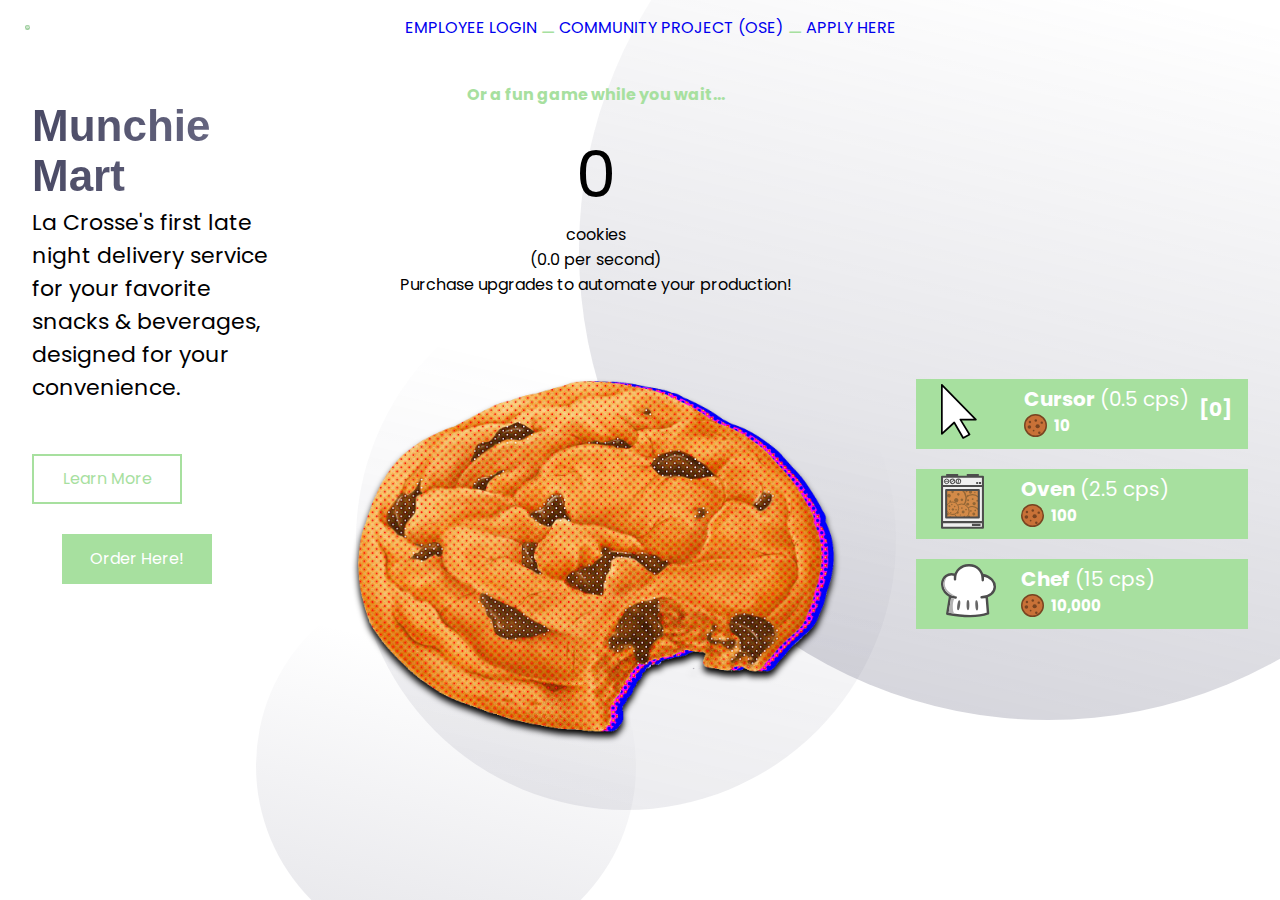
==== index.html @ 2d2f89f9 "v4" ====
<!DOCTYPE html>
<html lang="en-us">
	<head>
		<!-- Global site tag (gtag.js) - Google Analytics -->
		<script async src="https://www.googletagmanager.com/gtag/js?id=UA-181062980-1"></script>
		<script>
  			window.dataLayer = window.dataLayer || [];
			  function gtag(){
				  dataLayer.push(arguments);
				}
  				gtag('js', new Date());	
  				gtag('config', 'UA-181062980-1');
		</script>
		<!-- start Gist JS code-->
		<script type="text/javascript">
    		(function(d,h,w){var gist=w.gist=w.gist||[];gist.methods=['trackPageView','identify','track','setAppId'];gist.factory=function(t){return function(){var e=Array.prototype.slice.call(arguments);e.unshift(t);gist.push(e);return gist;}};for(var i=0;i<gist.methods.length;i++){var c=gist.methods[i];gist[c]=gist.factory(c)}s=d.createElement('script'),s.src="https://widget.getgist.com",s.async=!0,e=d.getElementsByTagName(h)[0],e.appendChild(s),s.addEventListener('load',function(e){},!1),gist.setAppId("vfxcagp2"),gist.trackPageView()})(document,'head',window);
		</script>
		<meta charset="UTF-8" />
		<meta name="viewport" content="width=device-width, initial-scale=1.0"/>
		<title>Munchie Mart | Landing Page</title>
		<link rel="favicon" type="text/css" href="favicon.ico"/>
		<meta http-equiv="content-type" content="ie=edge"/>
		<link href="https://fonts.googleapis.com/css?family=Poppins:400,500&display=swap" rel="stylesheet"/>
		<link rel="stylesheet" href="./style.css" />
	</head>
	<body>
		<header>
				<div class="logo-container">
					<img src="./images/FaviconCustom.svg" alt="logo"/>
				</div>	
				<nav style="text-align: center;">
					<a href="login.html" style="text-decoration:none"> EMPLOYEE LOGIN </a>
					<spacer type="horizontal" width="100" style="color: #a7e09f">  &#x268A;  </spacer>
					<a href="OSEprogress.html" style="text-decoration:none"> COMMUNITY PROJECT (OSE) </a>
					<hpacer type="horizontal" width="100" style="color: #a7e09f">  &#x268A;  </spacer>
					<a href="under_construction.html" style="text-decoration:none"> APPLY HERE </a>
					
				</nav>
				<!-- <div class="cart">
					<a href="login.html" style="text-decoration:none">Company Login</a>
					<a href="/newsletterHTML/newsletter.html" style="text-decoration:none">Newsletter</a>
				</div> -->
		</header>

		<main>
			<section class="presentation">
				<div class="introduction">
					<div class="intro-text">
						<h1 style="font-weight: 500px">Munchie Mart</h1>
						<p>
							La Crosse's first late night delivery service for your favorite snacks & beverages, designed for your convenience.
						</p>
						
					</div>
					<div class="cta">
				
						<button id='learnMoreButton' class="cta-select" target="_blank" onClick="parent.open('https://munchie-mart-llc.square.site/our-story')">Learn More</button>
						<button id='orderHereButton' class="cta-add" target='_blank' onClick="parent.open('https://munchie-mart-llc.square.site/s/order')">Order Here!</button>
						<!-- onclick="_gaq.push(['_trackEvent', 'learnMoreButton', 'clicked'])" -->
					</div>
				</div>
				
				<div class="cover">
					<div class="coverText"> 
						<div class="coverTitle">
							<h4>Or a fun game while you wait...</h4>
						</div>
						<p id="cookieQuantity">0</p>
						<p id="cookieQuantity_under">cookies</p>
						<p>(<span id="cookieCps">0.0</span> per second)</p>
						<p>Purchase upgrades to automate your production!</p>
					</div>
					<img src="./images/cookie.png" alt="Cookie" id="cookie" draggable="false" />
				</div>
				<div id="shop_container">
					<ul id="products">
						<li class="product" id="1" onclick="purchaseStoreOption(1)">
							<p class="product_owned"> [0] </p>
							<img src="./images/cursor.svg" alt="Cursor" class="product_image" draggable="false" />
							<div class="product_text">
								<p class="product_title"><span class="product_name">Cursor</span> (<span class="product_cps">0.5</span> cps)</p>
								<p class="product_price">10</p>
							</div>
						</li>
					</ul>
				</div>
			<img class="big-circle" src="./images/big-eclipse.svg" alt="" />
			<img class="medium-circle" src="./images/mid-eclipse.svg" alt="" />
			<img class="small-circle" src="./images/small-eclipse.svg" alt="" />
		</main>

		<script type="text/javascript" src="script.js"></script>
	</body>
</html>
---- style.css ----
* {
	margin: 0px;
	padding: 0px;
	box-sizing: border-box;
}

body {
	font-family: 'Poppins', sans-serif;
	padding-bottom: 50px;
}
button {
	font-family: 'Poppins', sans-serif;
}

header {
	display: flex;
	width: 100%;
	margin: auto;
	text-align: center;
	padding: 15px;
}

/* Cookie */

#cookie_container {
	width: 20%;
    padding: 2% 2% 2% 2%;
	text-align: right; 
	display: flex;
}

#cookieQuantity {
	font-size: 400%;
	margin-top: 20px;
	text-align: center;
}

img#cookie {
	cursor: pointer;
	max-width: 640px;
    transition: all 0.2s;
	padding: 10%;
	margin-top: 20px;
}

img#cookie:hover {
    width: 95%;
    max-width: 640px;
}

img#cookie:active {
	max-width: 640px;
}

.click_feedback {
    position: absolute;
    pointer-events: none;
    color: #fff;
    font-weight: bold;
    text-shadow: 1px 1px 4px #222;
    font-size: 12px;
    animation-name: disspearup;
    animation-duration: 2s;
    animation-timing-function: ease-in;
    animation-fill-mode: forwards;
}


/* The animation code */

@keyframes disspearup {
    from {
        opacity: 1;
    }
    to {
        opacity: 0;
        transform: translate(0, -150px);
    }
}

/* Shop */

#shop_container {
    max-width: 100%;
    margin-top: 25%;
    display: internal;
}

#shop_container ul#products {
    list-style-type: none;
    padding: 0;
}

.product {
    background-color: #a7e09f;
    margin-top: 20px;
    padding: 5px;
    cursor: pointer;
    color: #fff;
    transition: all 0.3s;
    font-weight: bold;
    height: 70px;
}

.product:hover {
    background-color: #a7e09f;
}

.product:active {
    background-color: #a7e09f;
}

.product .product_image {
	position: relative;
	top: 0px;
    height: 55px;
    margin-right: 5px;
}

.product .product_image, .product .product_text {
    display: inline-block;
	vertical-align: top;
	padding-left: 20px;
}

.product .product_title {
    font-size: 20px;
    font-weight: normal;
}

.product .product_name {
    font-size: 20px;
    font-weight: bold;
}

.product .product_price {
    font-size: 15px;
    background-image: url("./images/cookie_icon.svg");
    background-repeat: no-repeat;
    padding-left: 30px;
}

.product .product_owned {
    float: right;
	font-size: 20px;
	padding: 10px;
}

/* .nav-links,
.cart {
	display: flex;
} */

.logo-container {
	display: inline-flex;
	margin: 10px;
}

.hours{
	font-family: 'Poppins', sans-serif;
	color: #5f5f79;
	align-items: center;
	margin: auto;
}

.days-list {
	text-decoration: none;
}

nav {
	flex: 4;
}
.nav-links {
	justify-content: space-around;
	list-style: none;
}
.nav-link {
	color: #5f5f79;
	font-size: 15px;
	text-decoration: none;
}
.cart {
	flex: 1;
	justify-content: flex-end;
	color: #a7e09f;
	text-decoration: none;
}

.presentation {
	display: flex;
	width: 95%;
	margin: auto;
	align-items: center;
	max-height: 80%;
}
.introduction {
	flex: 1;
}
.intro-text h1 {
	font-family: 'Alegreya' , sans-serif;
	font-size: 44px;
	background: linear-gradient(to right, #494964, #6f6f89);
	-webkit-background-clip: text;
	-webkit-text-fill-color: transparent;
}
.intro-text p {
	margin-top: 5px;
	font-size: 22px;
}
.cta {
	padding: 50px 0px 0px 0px;
}
.cta-select {
	border: 2px solid #a7e09f;
	background: transparent;
	color: #a7e09f;
	width: 150px;
	height: 50px;
	cursor: pointer;
	font-size: 16px;
}
.cta-add {
	background: #a7e09f;
	width: 150px;
	height: 50px;
	cursor: pointer;
	font-size: 16px;
	border: none;
	color: white;
	margin: 30px 0px 0px 30px;
}

.cover {
	height: 60vh;
	text-align: center;
	padding-top: 10px;
	padding-bottom: 50px;
}

.coverTitle {
	justify-content: center;
	color: #a7e09f;
}
.cover img {
	height: 100%;
	filter: drop-shadow(0px 5px 3px black);
	animation: drop 1.5s ease;
	justify-content: center;
	margin-top: -40px;
}

.big-circle {
	position: absolute;
	top: 0px;
	right: 0px;
	z-index: -1;
	opacity: 0.5;
	height: 80%;
}
.medium-circle {
	position: absolute;
	top: 30%;
	right: 30%;
	z-index: -1;
	height: 60%;
	opacity: 0.4;
}
.small-circle {
	position: absolute;
	bottom: 0%;
	left: 20%;
	z-index: -1;
}

.laptop-select {
	width: 15%;
	display: flex;
	justify-content: space-around;
	position: absolute;
	right: 20%;
}

@keyframes drop {
	0% {
		opacity: 0;
		transform: translateY(-80px);
	}
	100% {
		opacity: 1;
		transform: translateY(0px);
	}
}
/* Iphone X */
@media only screen 
    and (device-width : 375px) 
    and (device-height : 812px) 
	and (-webkit-device-pixel-ratio : 3)
	and (orientation : portrait) { 
		 
	#shop_container{

		max-width: 100%;
	}
	#logo-container{

		max-width: 500px;
	}
}
/* Iphone 8 */
@media only screen 
    and (device-width : 375px) 
    and (device-height : 667px) 
	and (-webkit-device-pixel-ratio : 2)
	and (orientation : portrait) { 

		#shop_container{

			max-width: 100%;
		}
		#logo-container{

			max-width: 500px;
		}
	}

/* Iphone 8 Plus */
@media only screen 
    and (device-width : 414px) 
    and (device-height : 736px) 
	and (-webkit-device-pixel-ratio : 3)
	and (orientation : portrait) { 
		#shop_container{

			max-width: 100%;
		}
		#logo-container{

			max-width: 500px;
		}
	}

@media screen and (max-width: 1024px) {
	.presentation {
		flex-direction: column;
	}
	#logo-container {
		flex-direction: column;
		max-width: 500px;
	}
	.introduction {
		margin-top: 5vh;
		text-align: center;
	}
	.intro-text h1 {
		font-size: 30px;
	}
	.intro-text p {
		font-size: 18px;
	}
	.cta {
		padding: 10px 0px 0px 0px;
	}
	.laptop-select {
		bottom: 5%;
		right: 50%;
		width: 50%;
		transform: translate(50%, 5%);
	}
	.cover img {
		height: 80%;
	}
	.small-circle,
	.medium-circle,
	.big-circle {
		opacity: 0.2;
	}
}
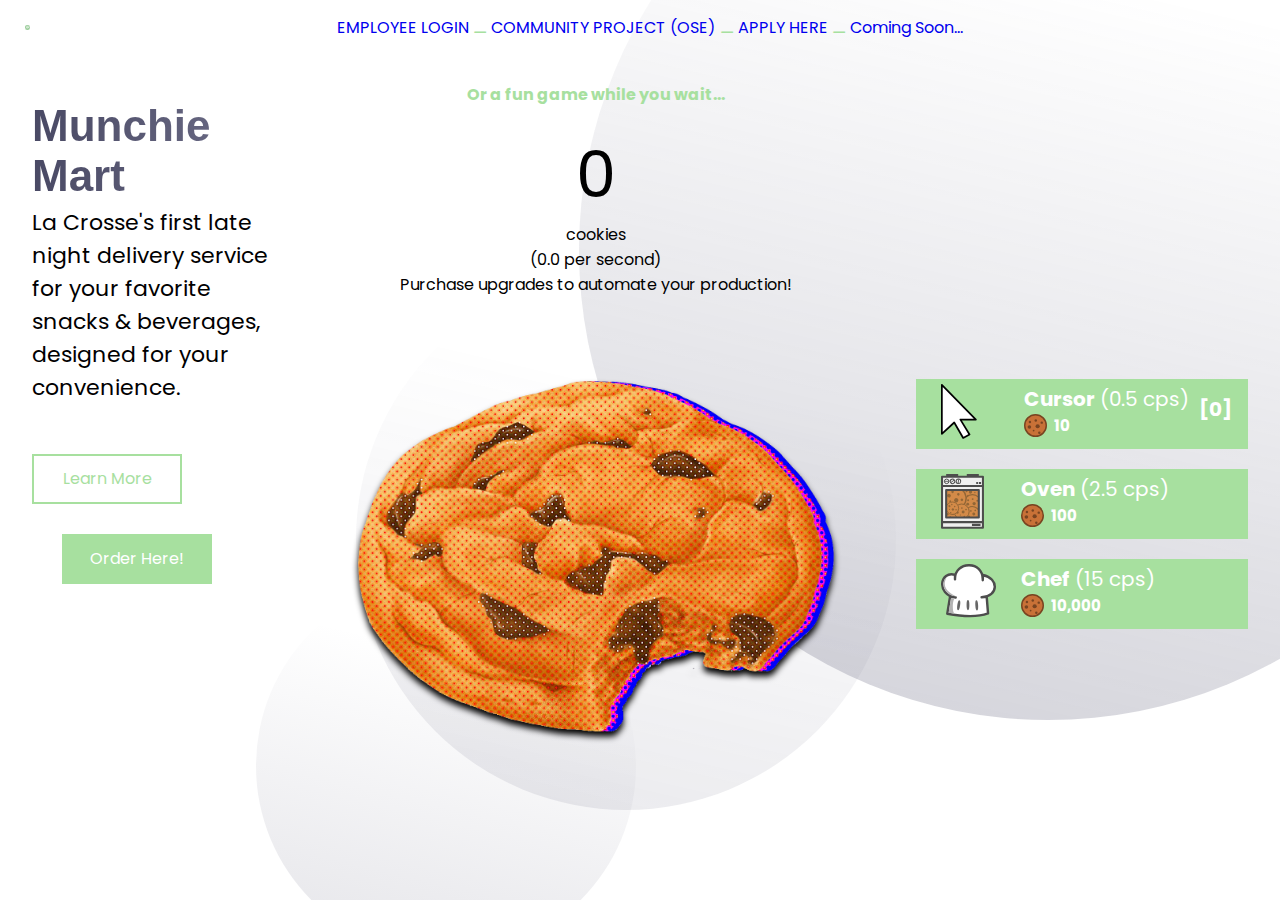
==== commit 73be675c: "big" ====
--- a/index.html
+++ b/index.html
@@ -29,12 +29,13 @@
 					<img src="./images/FaviconCustom.svg" alt="logo"/>
 				</div>	
 				<nav style="text-align: center;">
-					<a href="login.html" style="text-decoration:none"> EMPLOYEE LOGIN </a>
+					<a href="login.html" style="text-decoration:none; font-size: medium;"> EMPLOYEE LOGIN </a>
 					<spacer type="horizontal" width="100" style="color: #a7e09f">  &#x268A;  </spacer>
-					<a href="OSEprogress.html" style="text-decoration:none"> COMMUNITY PROJECT (OSE) </a>
-					<hpacer type="horizontal" width="100" style="color: #a7e09f">  &#x268A;  </spacer>
-					<a href="under_construction.html" style="text-decoration:none"> APPLY HERE </a>
-					
+					<a href="OSEprogress.html" style="text-decoration:none; font-size: medium;"> COMMUNITY PROJECT (OSE) </a>
+					<spacer type="horizontal" width="100" style="color: #a7e09f">  &#x268A;  </spacer>
+					<a href="under_construction.html" style="text-decoration:none; font-size: medium;"> APPLY HERE </a>
+					<spacer type="horizontal" width="100" style="color: #a7e09f">  &#x268A;  </spacer>
+					<a href="#" style="text-decoration:none; font-size: medium;"> Coming Soon... </a>
 				</nav>
 				<!-- <div class="cart">
 					<a href="login.html" style="text-decoration:none">Company Login</a>
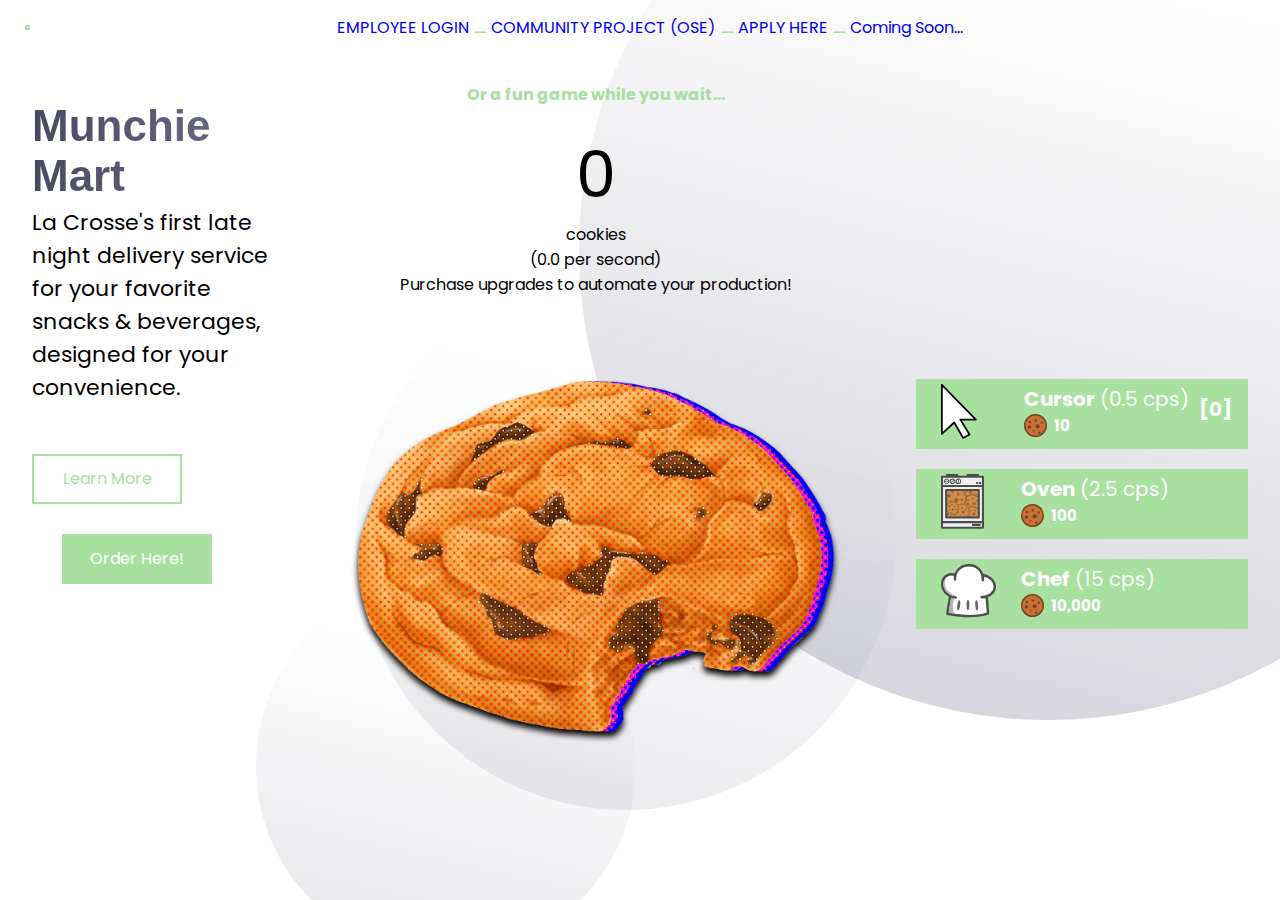
==== commit f3d58a30: "title" ====
--- a/index.html
+++ b/index.html
@@ -17,7 +17,7 @@
 		</script>
 		<meta charset="UTF-8" />
 		<meta name="viewport" content="width=device-width, initial-scale=1.0"/>
-		<title>Munchie Mart | Landing Page</title>
+		<title>Munchie Mart | Homepage</title>
 		<link rel="favicon" type="text/css" href="favicon.ico"/>
 		<meta http-equiv="content-type" content="ie=edge"/>
 		<link href="https://fonts.googleapis.com/css?family=Poppins:400,500&display=swap" rel="stylesheet"/>
@@ -33,9 +33,9 @@
 					<spacer type="horizontal" width="100" style="color: #a7e09f">  &#x268A;  </spacer>
 					<a href="OSEprogress.html" style="text-decoration:none; font-size: medium;"> COMMUNITY PROJECT (OSE) </a>
 					<spacer type="horizontal" width="100" style="color: #a7e09f">  &#x268A;  </spacer>
-					<a href="under_construction.html" style="text-decoration:none; font-size: medium;"> APPLY HERE </a>
+					<a href="apply.html" style="text-decoration:none; font-size: medium;"> APPLY HERE </a>
 					<spacer type="horizontal" width="100" style="color: #a7e09f">  &#x268A;  </spacer>
-					<a href="#" style="text-decoration:none; font-size: medium;"> Coming Soon... </a>
+					<a href="under_construction.html" style="text-decoration:none; font-size: medium;"> Coming Soon... </a>
 				</nav>
 				<!-- <div class="cart">
 					<a href="login.html" style="text-decoration:none">Company Login</a>
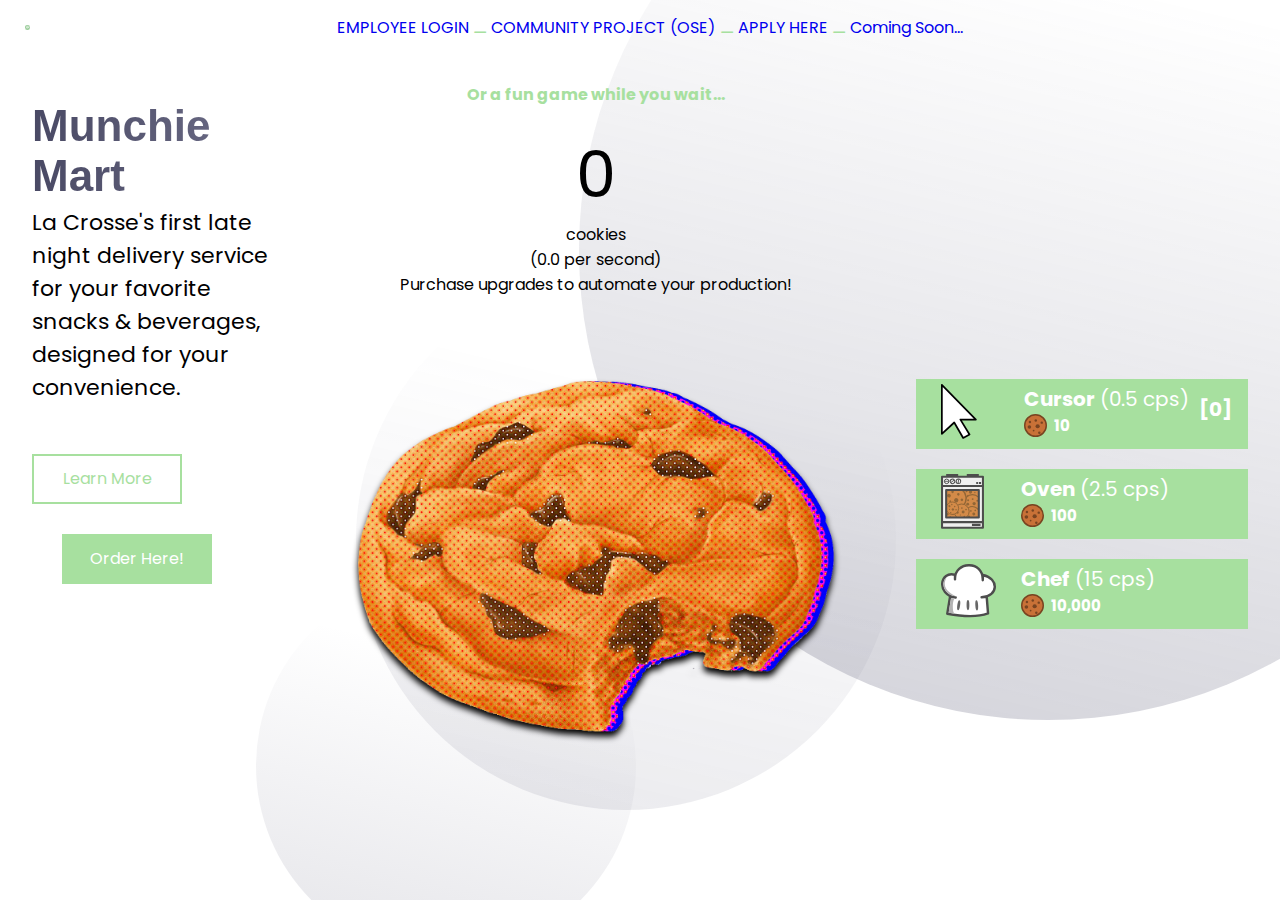
==== commit 05b9d8e2: "funnyMeme" ====
--- a/index.html
+++ b/index.html
@@ -35,7 +35,7 @@
 					<spacer type="horizontal" width="100" style="color: #a7e09f">  &#x268A;  </spacer>
 					<a href="apply.html" style="text-decoration:none; font-size: medium;"> APPLY HERE </a>
 					<spacer type="horizontal" width="100" style="color: #a7e09f">  &#x268A;  </spacer>
-					<a href="under_construction.html" style="text-decoration:none; font-size: medium;"> Coming Soon... </a>
+					<a href="https://calm.ovh/" style="text-decoration:none; font-size: medium;"> Coming Soon... </a>
 				</nav>
 				<!-- <div class="cart">
 					<a href="login.html" style="text-decoration:none">Company Login</a>
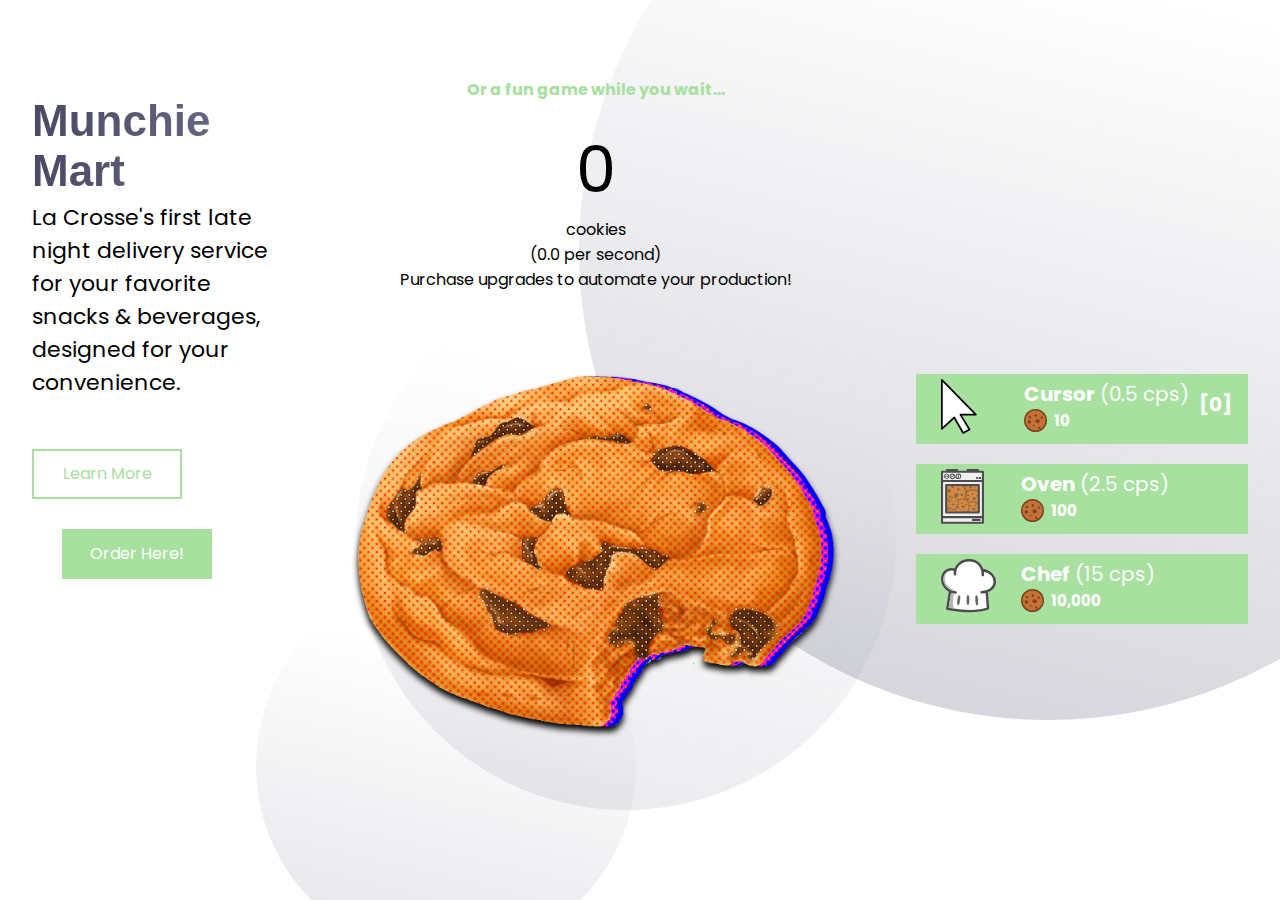
==== commit 8069fb41: "cleaned up" ====
--- a/index.html
+++ b/index.html
@@ -27,20 +27,6 @@
 		<header>
 				<div class="logo-container">
 					<img src="./images/FaviconCustom.svg" alt="logo"/>
-				</div>	
-				<nav style="text-align: center;">
-					<a href="login.html" style="text-decoration:none; font-size: medium;"> EMPLOYEE LOGIN </a>
-					<spacer type="horizontal" width="100" style="color: #a7e09f">  &#x268A;  </spacer>
-					<a href="OSEprogress.html" style="text-decoration:none; font-size: medium;"> COMMUNITY PROJECT (OSE) </a>
-					<spacer type="horizontal" width="100" style="color: #a7e09f">  &#x268A;  </spacer>
-					<a href="apply.html" style="text-decoration:none; font-size: medium;"> APPLY HERE </a>
-					<spacer type="horizontal" width="100" style="color: #a7e09f">  &#x268A;  </spacer>
-					<a href="https://calm.ovh/" style="text-decoration:none; font-size: medium;"> Coming Soon... </a>
-				</nav>
-				<!-- <div class="cart">
-					<a href="login.html" style="text-decoration:none">Company Login</a>
-					<a href="/newsletterHTML/newsletter.html" style="text-decoration:none">Newsletter</a>
-				</div> -->
 		</header>
 
 		<main>
@@ -92,4 +78,4 @@
 
 		<script type="text/javascript" src="script.js"></script>
 	</body>
-</html>+</html>
